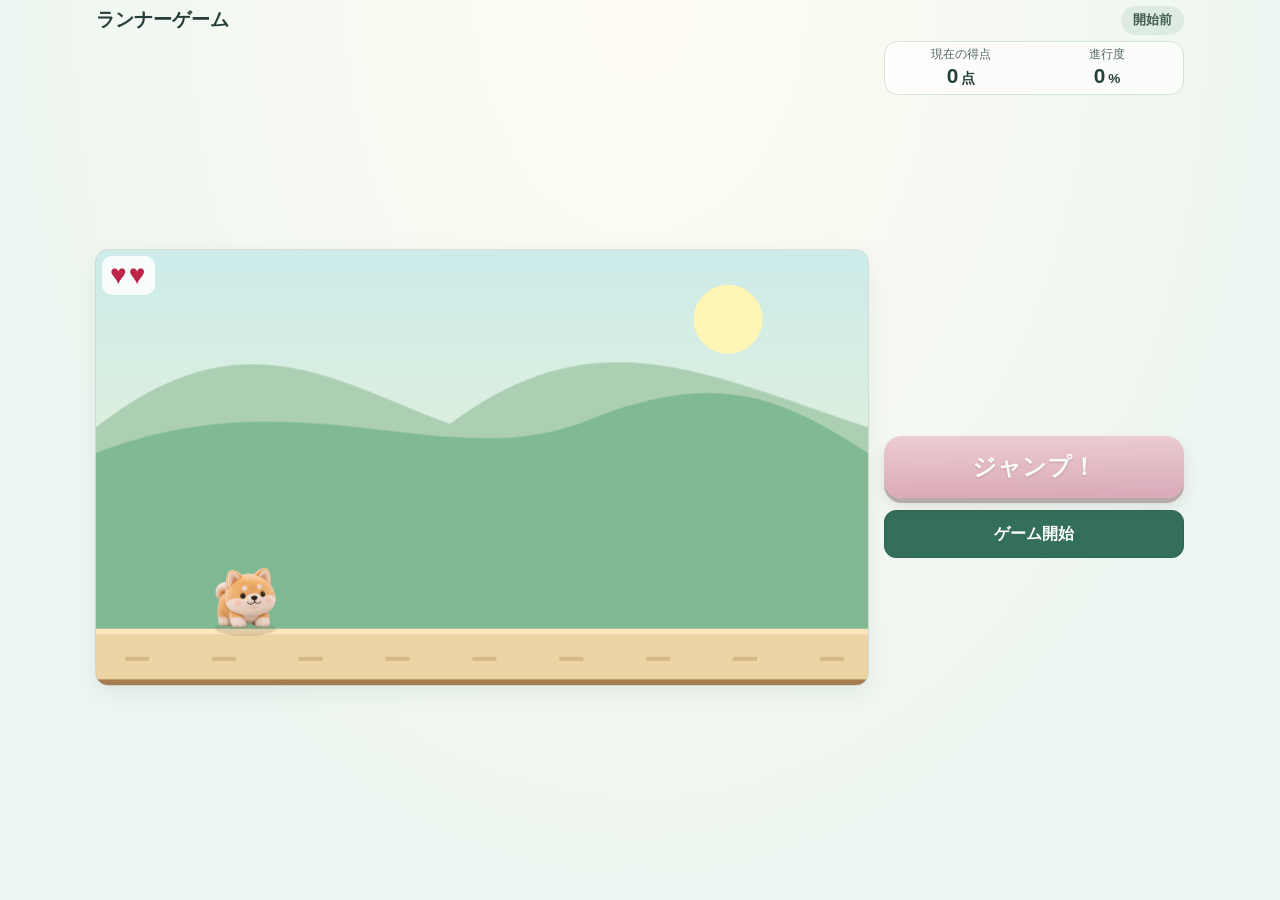
==== runner/index.html @ d634842f "fix: ランナーのテスト全ステージ解放と無料表示を統一" ====
<!doctype html>
<html lang="ja">
<head>
  <meta charset="utf-8">
  <meta name="viewport" content="width=device-width, initial-scale=1, viewport-fit=cover">
  <meta name="theme-color" content="#eef6f1">
  <title>ランナーゲーム</title>
  <!-- 配信更新時は両方の識別子を揃え、古いCSS・JSとの混在を避ける。 -->
  <link rel="stylesheet" href="./style.css?v=1.7.52">
  <link rel="stylesheet" href="./selection.css?v=1.7.52">
  <script type="module" src="./game.js?v=1.7.52"></script>
</head>
<body>
  <main class="runner-app" aria-labelledby="runner-title">
    <header class="runner-header">
      <div>
        <p id="runner-demo-note" class="runner-eyebrow">無料デモ・記録なし <a href="../">正式版へ</a></p>
        <h1 id="runner-title">ランナーゲーム</h1>
      </div>
      <span id="runner-mode" class="runner-badge" role="status" aria-live="polite">開始前</span>
    </header>



    <dl class="runner-hud" aria-label="ゲームの状況">
      <div><dt>現在の得点</dt><dd><span id="runner-score">0</span><span class="runner-unit">点</span></dd></div>
      <div><dt>進行度</dt><dd><span id="runner-progress">0</span><span class="runner-unit">%</span></dd></div>
    </dl>

    <section id="runner-viewport" class="runner-viewport" aria-label="ゲーム画面">
      <div id="runner-stage" class="runner-stage">
        <div id="runner-lives" class="runner-lives" role="status" aria-live="polite" aria-atomic="true" aria-label="ハートはあと2個（全部で2個）">
          <span id="runner-hearts" aria-hidden="true">♥♥</span>
        </div>
        <canvas id="runner-canvas" width="960" height="540" role="img"
          aria-label="地面を走るしば犬とトゲ岩、乗れる足場、スター、ゴールの旗。走行中にタップするとジャンプします。旗のラインを通過するとクリアです。">
          このブラウザではゲーム画面を表示できません。Canvasに対応したSafariなどで開いてください。
        </canvas>
      </div>
      <section id="runner-result" class="runner-result" hidden role="status" aria-live="polite" aria-atomic="true" aria-labelledby="runner-result-title">
        <h2 id="runner-result-title"></h2>
        <p id="runner-result-message"></p>
        <p class="runner-result-score">今回の得点 <span id="runner-result-score">0</span>点</p>
        <div id="runner-formal-result" hidden>
          <p id="runner-result-record" class="runner-record"></p>
          <p id="runner-result-unlock"></p>
        </div>
        <p class="runner-result-progress">到達した進行度 <span id="runner-result-progress">0</span>%</p>
      </section>
      <p id="runner-status" class="runner-status" role="status">ゲーム画面を準備しています…</p>
      <noscript><p class="runner-status">ゲーム画面の表示にはJavaScriptを有効にしてください。</p></noscript>
    </section>

    <footer class="runner-footer">
      <div class="runner-controls" aria-label="ジャンプと走行の開始・一時停止・再開・もう一度">
        <button id="runner-jump" class="runner-jump" type="button" disabled>ジャンプ！</button>
        <button id="runner-toggle" class="runner-start" type="button" disabled>ゲーム開始</button>
      </div>
    </footer>
    <section id="runner-preview" class="runner-preview" hidden aria-label="ステージ試遊">
      <p class="runner-preview-notice">試遊モード・無料・記録されません</p>
      <div class="runner-stage-choice">
        <label for="runner-stage-select">ステージを選ぶ</label>
        <div id="runner-stage-cards" class="runner-choice-grid" role="group" aria-label="ステージを選ぶ"></div>
        <select hidden id="runner-stage-select" aria-describedby="runner-stage-details runner-stage-help" disabled></select>
      </div>
      <p id="runner-stage-details" aria-live="polite" aria-atomic="true"></p>
      <div class="runner-character-choice">
        <div class="runner-stage-choice">
          <label for="runner-character-select">キャラクターをえらぶ</label>
          <div id="runner-character-cards" class="runner-choice-grid" role="group" aria-label="キャラクターをえらぶ"></div>
          <select hidden id="runner-character-select" aria-describedby="runner-character-details runner-stage-help" disabled></select>
        </div>
        <div class="runner-character-summary">
          <img id="runner-character-image" width="48" height="48" alt="">
          <p id="runner-character-details" aria-live="polite" aria-atomic="true"></p>
        </div>
      </div>
      <p id="runner-stage-help">開始前・終了後だけ変更できます。</p>
    </section>
  </main>
<script>
if(new URLSearchParams(location.search).get('embedded')==='1'){
  document.getElementById('runner-demo-note').textContent='ジャンプでゴールを目指そう！';
  document.getElementById('runner-title').textContent='わくわくランナー';
}
</script>
</body>
</html>
---- runner/style.css ----
:root {
  color-scheme: light;
  font-family: -apple-system, BlinkMacSystemFont, "Hiragino Kaku Gothic ProN", "Yu Gothic", sans-serif;
  color: #263f3b;
  background: #eef6f1;
}

* { box-sizing: border-box; }

body {
  margin: 0;
  background: radial-gradient(ellipse at top, #fffdf3, #eef6f1 70%);
}

.runner-app {
  width: min(100%, 1120px);
  height: 100vh;
  height: 100dvh;
  margin: 0 auto;
  padding: 16px;
  padding: max(12px, env(safe-area-inset-top)) max(16px, env(safe-area-inset-right)) max(12px, env(safe-area-inset-bottom)) max(16px, env(safe-area-inset-left));
  display: grid;
  grid-template-rows: auto auto minmax(0, 1fr) auto;
  gap: 12px;
}

.runner-header {
  display: flex;
  align-items: center;
  justify-content: space-between;
  gap: 12px;
  min-width: 0;
}

.runner-eyebrow { margin: 0 0 3px; color: #536d62; font-size: .75rem; font-weight: 700; }
h1 { margin: 0; font-size: clamp(1.2rem, 3vw, 1.65rem); line-height: 1.3; }
.runner-badge { flex-shrink: 0; padding: 6px 12px; border-radius: 999px; background: #deebe2; color: #415c50; font-size: .8rem; font-weight: 700; }

.runner-app-preview { grid-template-rows: auto auto auto minmax(120px, 1fr) auto; }
.runner-preview[hidden] { display: none; }
.runner-preview { min-width: 0; padding: 8px 12px; border: 1px solid #a8c7b2; border-radius: 14px; background: #fffdf3; }
.runner-preview p { margin: 4px 0 0; font-size: .8rem; line-height: 1.4; overflow-wrap: anywhere; }
.runner-preview .runner-preview-notice { margin: 0 0 6px; font-weight: 800; color: #2d6453; }
.runner-stage-choice { display: flex; align-items: center; gap: 12px; min-width: 0; }
.runner-stage-choice label { flex-shrink: 0; font-size: .85rem; font-weight: 700; }
#runner-stage-select, #runner-character-select { min-width: 0; width: 100%; min-height: 44px; padding: 8px; border: 1px solid #688b78; border-radius: 8px; background: #fff; color: #263f3b; font: inherit; font-size: 1rem; touch-action: manipulation; }
#runner-stage-select:disabled, #runner-character-select:disabled { color: #53675e; background: #e1e9de; opacity: 1; }
#runner-stage-select:focus-visible, #runner-character-select:focus-visible { outline: 3px solid #e39b40; outline-offset: 2px; }
.runner-character-choice { margin-top: 6px; }
.runner-character-summary { display: flex; align-items: center; gap: 8px; min-width: 0; }
#runner-character-image { flex: none; object-fit: contain; }
.runner-stage-choice label[for="runner-character-select"] { width: 6em; white-space: normal; }

.runner-hud {
  display: flex;
  justify-content: center;
  gap: clamp(12px, 4vw, 48px);
  margin: 0;
  padding: 8px 16px;
  border: 1px solid #d4e3d8;
  border-radius: 14px;
  background: #ffffffbd;
}

.runner-hud > div { display: flex; align-items: baseline; gap: 10px; }
.runner-hud dt { font-size: .8rem; color: #53675e; }
.runner-hud dd { margin: 0; font-size: 1.6rem; font-weight: 800; font-variant-numeric: tabular-nums; line-height: 1.2; }
.runner-hud dd .runner-unit { margin-left: 3px; font-size: .85rem; font-weight: 600; }

.runner-viewport {
  position: relative;
  display: flex;
  align-items: center;
  justify-content: center;
  min-width: 0;
  min-height: 0;
}

.runner-stage {
  position: relative;
  flex: none;
  width: 100%;
  max-width: 960px;
  aspect-ratio: 16 / 9;
  overflow: hidden;
  border-radius: 18px;
  outline: 1px solid #31574824;
  box-shadow: 0 8px 24px #254a3c15;
  background: #d8efed;
}

#runner-canvas { display: block; width: 100%; height: 100%; touch-action: none; user-select: none; -webkit-user-select: none; }
.runner-stage[hidden], .runner-status[hidden], .runner-result[hidden] { display: none; }
/* Safe Area内に収まるゲーム枠を基準に固定。タップは下のCanvasへ通す。 */
.runner-lives { position: absolute; z-index: 1; top: 6px; left: 6px; padding: 3px 8px; border-radius: 10px; background: #ffffffd9; color: #bd2649; font-family: Arial, sans-serif; font-size: clamp(20px, 3vw, 28px); line-height: 1.15; letter-spacing: 2px; white-space: nowrap; pointer-events: none; user-select: none; -webkit-user-select: none; }
.runner-status { position: absolute; inset: 0; display: grid; place-content: center; margin: 0; padding: 16px; text-align: center; font-size: .9rem; line-height: 1.6; background: #eef6f1; }
.runner-result { position: absolute; z-index: 1; top: 50%; left: 50%; transform: translate(-50%, -50%); width: min(340px, calc(100% - 24px)); max-height: calc(100% - 16px); overflow: auto; padding: 18px; border: 2px solid #6d9b77; border-radius: 18px; background: #fffdf3f5; box-shadow: 0 8px 24px #254a3c30; text-align: center; }
.runner-result h2 { margin: 0; font-size: 1.35rem; line-height: 1.3; }
.runner-result p { margin: 8px 0 0; font-size: .85rem; line-height: 1.5; }
.runner-result .runner-result-score { font-size: 1rem; }
#runner-result-score { margin-inline: 6px 3px; font-size: 1.6rem; font-weight: 800; font-variant-numeric: tabular-nums; }

.runner-footer { display: flex; align-items: center; justify-content: center; gap: 16px; }
.runner-controls { display: flex; flex-direction: column; align-items: stretch; gap: 12px; width: min(100%, 440px); flex: 0 0 auto; }
.runner-jump { width: 100%; min-height: 62px; flex-shrink: 0; padding: 8px 16px; border: 0; border-radius: 18px; background: linear-gradient(#e7a9ba,#c86c89); color: #fff; text-shadow: 0 1px 2px #9e506a; box-shadow: 0 5px 0 #896c6a,0 9px 13px #654a5340; font: inherit; font-size: 1.5rem; font-weight: 900; cursor: pointer; touch-action: manipulation; user-select: none; -webkit-user-select: none; }
.runner-jump:active:not(:disabled) { transform: translateY(3px); box-shadow: 0 2px 0 #896c6a; }
.runner-jump:focus-visible { outline: 3px solid #e39b40; outline-offset: 3px; }
.runner-jump:disabled { opacity: .55; cursor: not-allowed; }
.runner-start { min-width: 180px; min-height: 48px; padding: 10px 18px; border: 1px solid #2d6453; border-radius: 12px; color: #fff; background: #346f5c; font: inherit; font-weight: 700; cursor: pointer; touch-action: manipulation; }
.runner-start:focus-visible { outline: 3px solid #e39b40; outline-offset: 3px; }
.runner-start:disabled { color: #5c6d60; background: #e1e9de; opacity: 1; cursor: not-allowed; }

@media (max-width: 480px) {
  .runner-stage-choice { flex-direction: column; align-items: stretch; gap: 4px; }
  .runner-hud { gap: 12px; justify-content: space-around; padding-inline: 8px; }
  .runner-hud > div { flex-direction: column; align-items: center; gap: 2px; }
  .runner-footer { flex-direction: column; gap: 10px; text-align: center; }
  .runner-controls, .runner-start { width: 100%; }
  .runner-app-preview { gap: 8px; }
  .runner-app-preview .runner-stage-choice { flex-direction: row; align-items: center; gap: 6px; }
  .runner-app-preview .runner-controls { gap: 8px; }
  .runner-app-preview .runner-jump, .runner-app-preview .runner-start { width: 100%; min-width: 0; min-height: 58px; padding: 8px; font-size: 1rem; }
}

@media (max-width: 640px) {
  .runner-jump { min-height: 58px; }
}

@media (max-height: 500px) and (min-width: 481px),
       (min-width: 700px) and (max-height: 900px) {
  /* 子iframeの可用サイズで判定する。広くても縦積みが収まらない高さでは左右配置へ。
     親が幅920pxまでなので、大きなタブレット横画面でも子は幅846pxになる。 */
  .runner-app { grid-template-columns: minmax(0, 1fr) clamp(240px, 32vw, 300px); grid-template-rows: auto auto minmax(0, 1fr); gap: 6px 16px; padding-top: max(6px, env(safe-area-inset-top)); padding-bottom: max(6px, env(safe-area-inset-bottom)); }
  .runner-header { grid-column: 1 / -1; }
  .runner-viewport { grid-column: 1; grid-row: 2 / 4; }
  .runner-hud { grid-column: 2; grid-row: 2; display: grid; grid-template-columns: repeat(2, 1fr); gap: 6px; padding: 5px 6px; }
  .runner-hud > div { flex-direction: column; align-items: center; gap: 2px; }
  .runner-hud dt { font-size: .72rem; }
  .runner-footer { grid-column: 2; grid-row: 3; flex-direction: column; justify-content: center; gap: 8px; text-align: center; }
  .runner-controls { width: 100%; }
  .runner-eyebrow { display: none; }
  h1 { font-size: 1.2rem; }
  .runner-hud dd { font-size: 1.3rem; }
  .runner-stage { border-radius: 12px; }
  .runner-result { padding: 10px 16px; border-radius: 12px; }
  .runner-result h2 { font-size: 1.15rem; }
  .runner-result p { margin-top: 5px; }
  .runner-app-preview { grid-template-rows: auto auto auto minmax(120px, 1fr); gap: 4px 16px; }
  .runner-app-preview .runner-preview { grid-column: 1 / -1; grid-row: 2; padding: 4px 10px; }
  .runner-app-preview .runner-viewport { grid-row: 3 / 5; }
  .runner-app-preview .runner-hud { grid-row: 3; }
  .runner-app-preview .runner-footer { grid-row: 4; }
  .runner-app-preview .runner-preview-notice { margin-bottom: 2px; }
  .runner-app-preview .runner-preview { display: grid; grid-template-columns: minmax(0, 1fr) minmax(0, 1fr); gap: 2px 12px; }
  .runner-app-preview .runner-preview[hidden] { display: none; }
  .runner-app-preview .runner-preview-notice, .runner-app-preview #runner-stage-help { grid-column: 1 / -1; }
  .runner-app-preview .runner-preview > .runner-stage-choice { grid-column: 1; grid-row: 2; }
  .runner-app-preview #runner-stage-details { grid-column: 1; grid-row: 3; }
  .runner-app-preview .runner-character-choice { grid-column: 2; grid-row: 2 / 4; margin-top: 0; }
  .runner-app-preview .runner-stage-choice { flex-direction: row; align-items: center; gap: 4px; }
  .runner-app-preview .runner-stage-choice label { font-size: .75rem; }
  .runner-app-preview .runner-character-summary { gap: 4px; }
  .runner-app-preview #runner-character-image { width: 36px; height: 36px; }
  .runner-app-preview .runner-controls { flex-direction: row; gap: 8px; }
  .runner-app-preview .runner-jump, .runner-app-preview .runner-start {
    width: calc(50% - 4px); min-width: 0; min-height: 48px; padding: 8px 4px; font-size: 1rem;
  }
}

/* 大きな文字や拡大表示では、内容を切らずに縦スクロールを許可する。 */
@media (max-height: 260px) {
  .runner-app { height: auto; min-height: 100vh; min-height: 100dvh; grid-template-rows: auto auto minmax(120px, 1fr) auto; }
}

/* iPhone縦: 文字拡大でもゲーム枠を潰さず、必要な高さはスクロールで確保する。 */
@media (max-width: 480px) and (orientation: portrait) {
  .runner-app { height: auto; min-height: 100vh; min-height: 100dvh;
    grid-template-rows: auto auto minmax(160px, 1fr) auto; }
  .runner-app-preview { grid-template-rows: auto auto auto minmax(160px, 1fr) auto; }
  .runner-controls { flex-direction: column; }
  .runner-jump, .runner-start { width: 100%; min-width: 0; overflow-wrap: anywhere; }
}

/* 正式画面はCanvasの実寸で積む。余ったiframe高さをゲーム枠へ配らない。 */
.runner-app-formal {
  height:auto; min-height:100vh; min-height:100dvh;
  grid-template-rows:auto auto auto auto; align-content:start;
}
.runner-app-formal .runner-badge { min-width:7.5em; text-align:center; }
.runner-app-formal .runner-header > div { min-width:0; }
.runner-app-formal .runner-viewport {
  display:grid; min-height:0;
  align-items:stretch; justify-content:stretch;
}
/* 比率用のセルと結果を重ね、文字拡大では結果の必要高を優先する。 */
.runner-app-formal .runner-viewport::before { content:""; grid-area:1 / 1; padding-top:56.25%; }
.runner-app-formal .runner-stage { position:absolute; align-self:center; justify-self:center; }
/* 同じgridセルに重ねる。拡大文字はパネルを自然に伸ばし、documentで読める。 */
.runner-app-formal .runner-result {
  grid-area:1 / 1; position:relative; inset:auto; transform:none;
  width:100%; max-height:none; overflow:visible; padding:8px;
  display:flex; flex-direction:column; justify-content:center; background:#fffdf3;
}
.runner-app-formal .runner-result[hidden] { display:none; }
.runner-app-formal .runner-result h2 { font-size:1.2rem; }
.runner-app-formal .runner-result p { margin-top:4px; line-height:1.4; }
.runner-app-formal .runner-result p:empty { display:none; }
.runner-app-formal .runner-result-progress { display:none; }
.runner-app-formal .runner-footer { flex-direction:column; gap:12px; text-align:center; }
.runner-app-formal .runner-controls { width:100%; }
.runner-app-formal .runner-status {
  position:static; width:100%; margin:0; padding:4px;
  font-size:.75rem; line-height:1.4;
}
.runner-app-formal .runner-status[hidden] { display:none; }
.runner-result[data-reason="gameover"] { border-color:#a96853; }
.runner-record { color:#835000; font-weight:800; }
@media (max-height:500px) and (min-width:481px),
       (min-width:700px) and (max-height:900px) {
  /* HUDの行を内容高に固定し、保存通知やボタン文言で操作の上端を動かさない。 */
  .runner-app-formal { grid-template-rows:auto max-content minmax(min-content, 1fr); }
  .runner-app-formal .runner-viewport { align-self:start; }
  /* 低い横画面は親のstickyヘッダーを避ける余裕も確保。論理座標は変えない。 */
  .runner-app-formal .runner-viewport::before {
    padding-top:min(56.25%, max(10rem, calc(100dvh - 6.5rem)));
  }
  .runner-app-formal .runner-footer { align-self:start; justify-content:flex-start; gap:8px; }
  .runner-app-formal .runner-start {
    min-width:0; width:100%; overflow-wrap:anywhere;
    line-height:1.4; min-height:calc(2.8em + 22px);
  }
}

/* 選択一覧は常に操作ボタンの下へ。文字拡大時も自然に縦へ伸びる。 */
.runner-app-preview { height:auto; min-height:100dvh; grid-template-rows:auto auto auto auto auto; }
.runner-app-preview .runner-preview { display:block; grid-column:1 / -1; grid-row:auto; }
.runner-app-preview .runner-stage-choice { display:block; }
.runner-app-preview .runner-stage-choice label { display:block; margin:8px 0; width:auto; }
.runner-app-preview .runner-character-choice { margin-top:12px; }
@media (max-height:500px) and (min-width:481px),
       (min-width:700px) and (max-height:900px) {
  .runner-app-preview { grid-template-rows:auto auto minmax(220px,auto) auto; }
  .runner-app-preview .runner-viewport { grid-row:2 / 4; }
  .runner-app-preview .runner-hud { grid-row:2; }
  .runner-app-preview .runner-footer { grid-row:3; }
  .runner-app-preview .runner-controls { flex-direction:column; }
  .runner-app-preview .runner-jump, .runner-app-preview .runner-start { width:100%; }
  .runner-app-preview .runner-preview { grid-row:4; }
}

/* iPad相当の可用幅: HUD → Canvas → 中央ジャンプ → 開始系。
   iPhone横の二列・縦の12px間隔は既存ルールに任せる。 */
@media (min-width:700px) and (min-height:501px) and (max-height:900px) {
  .runner-app-formal {
    grid-template-columns:minmax(0, 1fr);
    grid-template-rows:auto auto auto auto;
    gap:8px;
  }
  .runner-app-formal .runner-header { grid-column:1; grid-row:1; }
  .runner-app-formal .runner-hud {
    grid-column:1; grid-row:2; display:flex; padding:4px 12px;
  }
  .runner-app-formal .runner-hud > div { flex-direction:row; align-items:baseline; gap:8px; }
  .runner-app-formal .runner-viewport {
    grid-column:1; grid-row:3; width:100%;
    max-width:calc(max(12rem, 100dvh - 18rem) * 16 / 9);
    justify-self:center;
  }
  .runner-app-formal .runner-viewport::before { padding-top:56.25%; }
  .runner-app-formal .runner-footer {
    grid-column:1; grid-row:4; gap:8px;
  }
  .runner-app-formal .runner-controls { width:min(100%, 440px); gap:16px; }
  .runner-app-formal .runner-jump { min-height:64px; }
  .runner-app-formal .runner-start { min-height:48px; }
  /* 通知3行と無料再開の文言を通常文字で確保。拡大文字は自然に伸ばす。 */
  .runner-app-formal .runner-status { min-height:calc(3.5em + 8px); }
  .runner-app-formal .runner-status[hidden] { display:block; visibility:hidden; }
}

/* 正式画面だけタイトルを視覚的に隠す。mainの名前の参照先は残す。 */
.runner-app-formal #runner-title {
  position:absolute; width:1px; height:1px; padding:0; margin:-1px;
  overflow:hidden; clip:rect(0,0,0,0); clip-path:inset(50%); white-space:nowrap; border:0;
}
---- runner/selection.css ----
.runner-choice-grid { display:grid; grid-template-columns:repeat(2,minmax(0,1fr)); gap:10px; min-width:0; }
.runner-choice-card { display:flex; flex-direction:column; align-items:center; justify-content:center; gap:6px; min-width:0; min-height:72px; margin:0; padding:12px 8px; border:2px solid #9ab7a5; border-radius:14px; background:#fff; color:#263f3b; font:inherit; white-space:normal; overflow-wrap:anywhere; cursor:pointer; touch-action:manipulation; }
.runner-choice-card img { width:72px; height:72px; object-fit:contain; }
.runner-choice-card > span:first-child { font-size:1.7rem; }
.runner-choice-card small { font-size:.8rem; line-height:1.5; }
.runner-choice-card[aria-pressed="true"] { border:4px solid #28634d; padding:10px 6px; background:#e4f4e6; }
.runner-choice-mark { min-height:1.4em; font-size:.85rem; font-weight:800; }
.runner-choice-card:disabled { opacity:1; background:#edf0ed; color:#57635b; cursor:default; }
.runner-choice-card[aria-pressed="true"]:disabled { border-style:double; border-width:4px; }
.runner-choice-card:focus-visible { outline:3px solid #c27a18; outline-offset:3px; }
@media (min-width:700px) { .runner-choice-grid { grid-template-columns:repeat(3,minmax(0,1fr)); } }
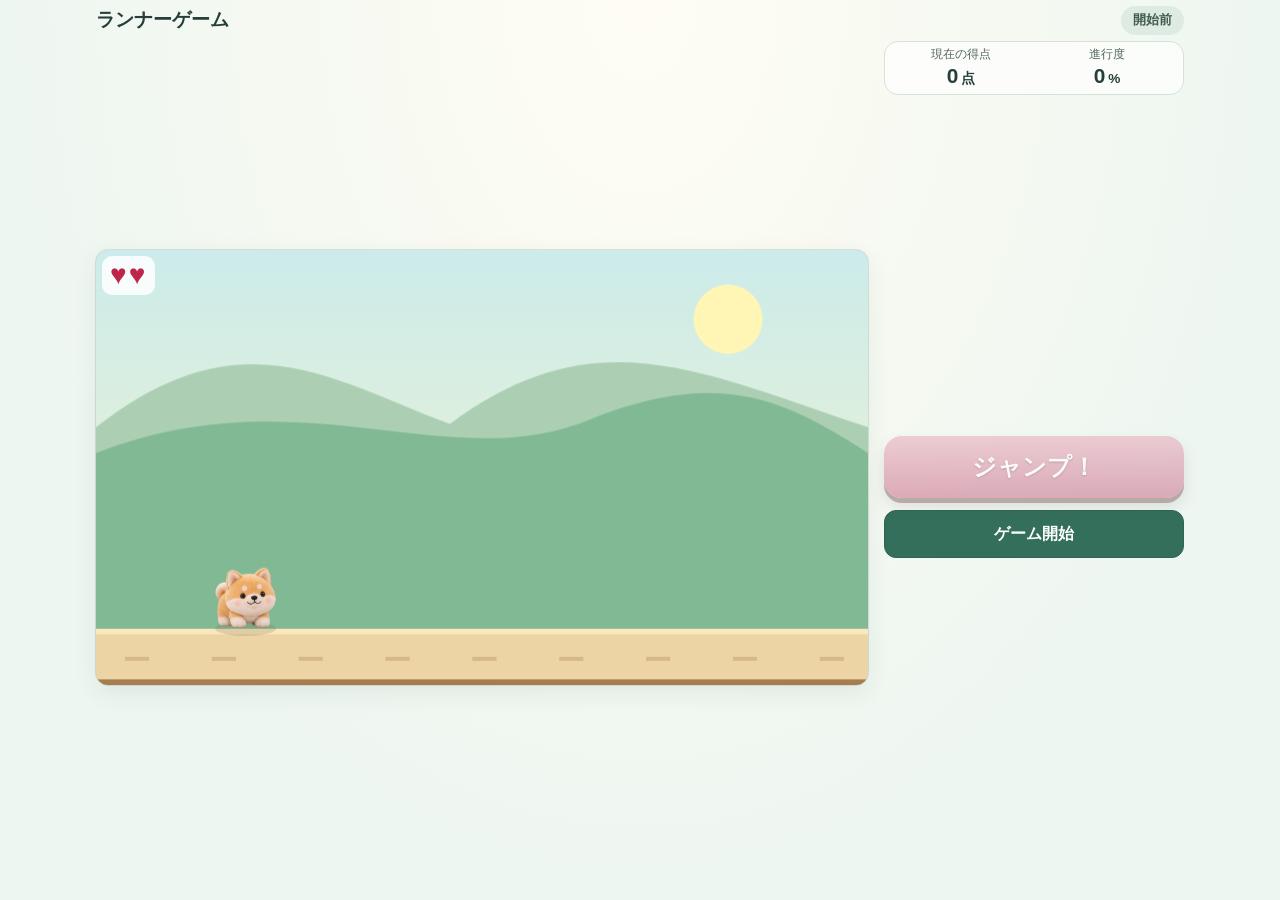
==== commit e066592b: "feat: ランナーのトゲ岩を危険性が伝わるデザインに改善 (#137)" ====
--- a/runner/index.html
+++ b/runner/index.html
@@ -6,9 +6,9 @@
   <meta name="theme-color" content="#eef6f1">
   <title>ランナーゲーム</title>
   <!-- 配信更新時は両方の識別子を揃え、古いCSS・JSとの混在を避ける。 -->
-  <link rel="stylesheet" href="./style.css?v=1.7.52">
-  <link rel="stylesheet" href="./selection.css?v=1.7.52">
-  <script type="module" src="./game.js?v=1.7.52"></script>
+  <link rel="stylesheet" href="./style.css?v=1.7.53">
+  <link rel="stylesheet" href="./selection.css?v=1.7.53">
+  <script type="module" src="./game.js?v=1.7.53"></script>
 </head>
 <body>
   <main class="runner-app" aria-labelledby="runner-title">
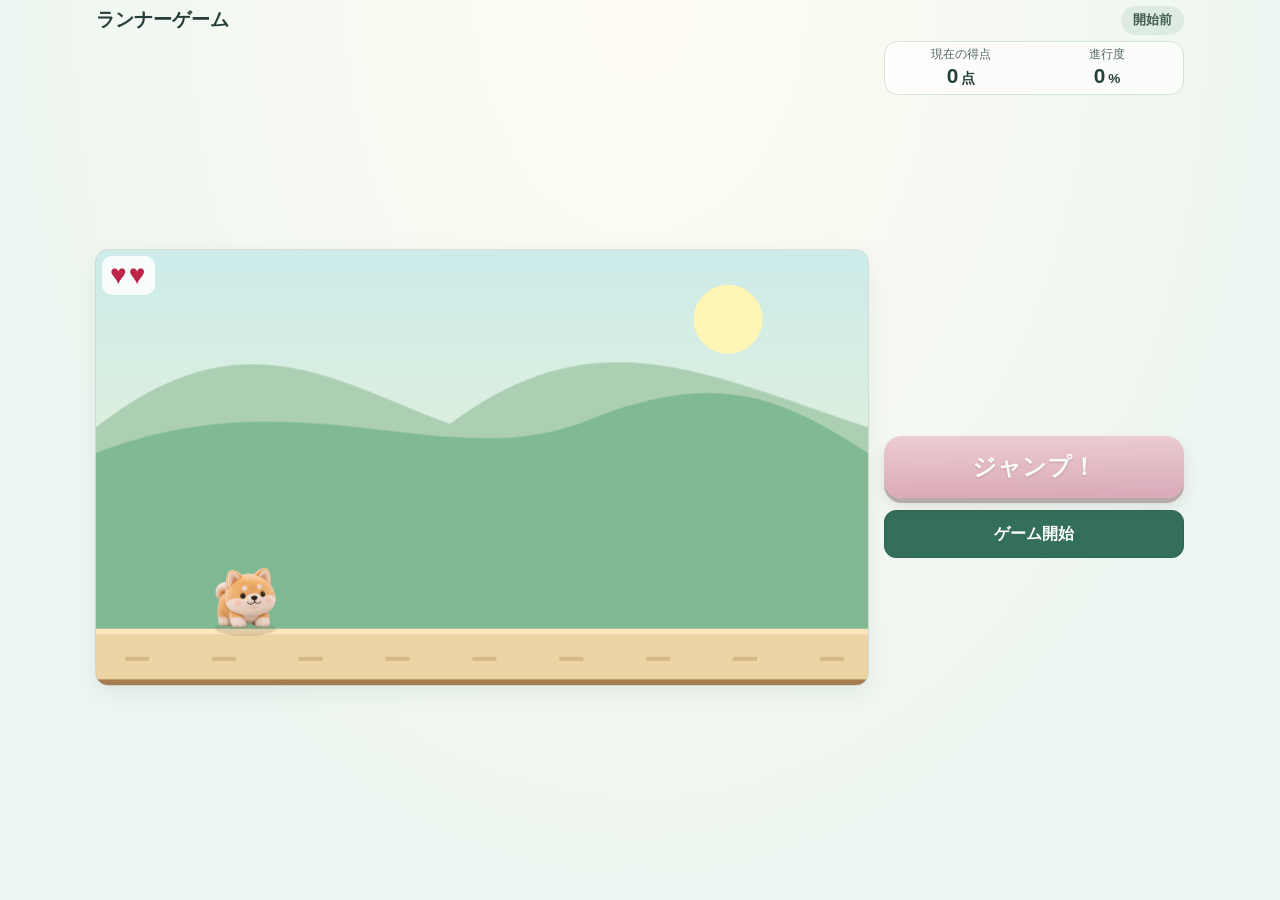
==== commit 8ceba99d: "feat: ランナーの壁を電撃ブロック風に改善（#137）" ====
--- a/runner/index.html
+++ b/runner/index.html
@@ -6,9 +6,9 @@
   <meta name="theme-color" content="#eef6f1">
   <title>ランナーゲーム</title>
   <!-- 配信更新時は両方の識別子を揃え、古いCSS・JSとの混在を避ける。 -->
-  <link rel="stylesheet" href="./style.css?v=1.7.53">
-  <link rel="stylesheet" href="./selection.css?v=1.7.53">
-  <script type="module" src="./game.js?v=1.7.53"></script>
+  <link rel="stylesheet" href="./style.css?v=1.7.54">
+  <link rel="stylesheet" href="./selection.css?v=1.7.54">
+  <script type="module" src="./game.js?v=1.7.54"></script>
 </head>
 <body>
   <main class="runner-app" aria-labelledby="runner-title">
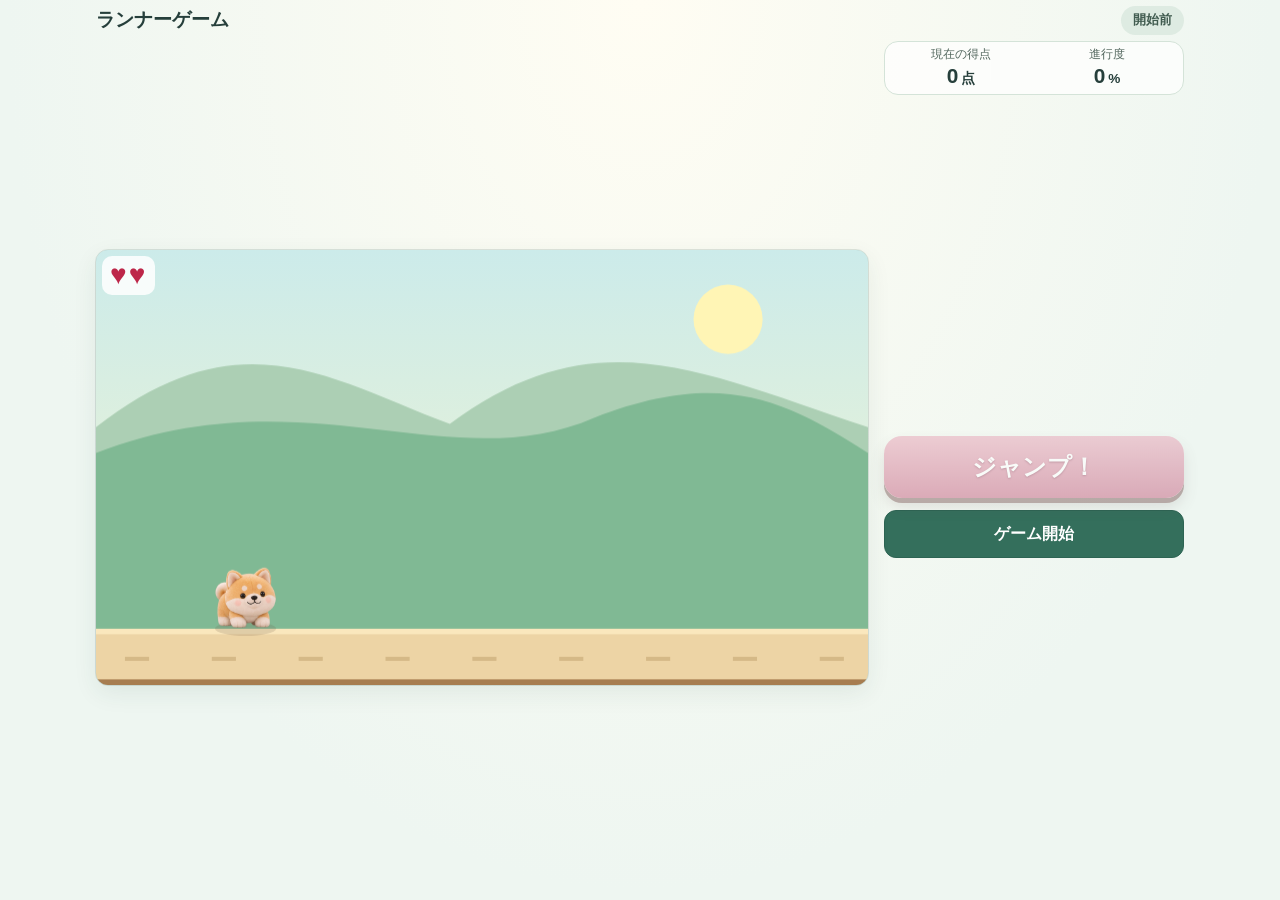
==== commit 9f96007b: "feat: わくわくランナーにクマの通常キャラクターを追加 (#127)" ====
--- a/runner/index.html
+++ b/runner/index.html
@@ -6,9 +6,9 @@
   <meta name="theme-color" content="#eef6f1">
   <title>ランナーゲーム</title>
   <!-- 配信更新時は両方の識別子を揃え、古いCSS・JSとの混在を避ける。 -->
-  <link rel="stylesheet" href="./style.css?v=1.7.54">
-  <link rel="stylesheet" href="./selection.css?v=1.7.54">
-  <script type="module" src="./game.js?v=1.7.54"></script>
+  <link rel="stylesheet" href="./style.css?v=1.7.56">
+  <link rel="stylesheet" href="./selection.css?v=1.7.56">
+  <script type="module" src="./game.js?v=1.7.56"></script>
 </head>
 <body>
   <main class="runner-app" aria-labelledby="runner-title">
@@ -17,7 +17,8 @@
         <p id="runner-demo-note" class="runner-eyebrow">無料デモ・記録なし <a href="../">正式版へ</a></p>
         <h1 id="runner-title">ランナーゲーム</h1>
       </div>
-      <span id="runner-mode" class="runner-badge" role="status" aria-live="polite">開始前</span>
+      <div class="runner-header-actions"><button id="runner-retire" type="button" hidden disabled>リタイア</button>
+      <span id="runner-mode" class="runner-badge" role="status" aria-live="polite">開始前</span></div>
     </header>
 
 
--- a/runner/style.css
+++ b/runner/style.css
@@ -283,3 +283,19 @@
   position:absolute; width:1px; height:1px; padding:0; margin:-1px;
   overflow:hidden; clip:rect(0,0,0,0); clip-path:inset(50%); white-space:nowrap; border:0;
 }
+
+/* ヘッダー内で場所を確保し、Canvas・ジャンプに重ねない。 */
+.runner-header-actions { display:flex; align-items:center; justify-content:flex-end; flex-wrap:wrap; gap:8px; }
+#runner-retire { min-width:44px; min-height:44px; padding:8px 12px; border:1px solid #a94b5a; border-radius:10px; color:#8b2438; background:#fffdf3; font:inherit; font-size:.85rem; font-weight:700; touch-action:manipulation; }
+#runner-retire[hidden] { display:none; }
+#runner-retire:disabled { opacity:.6; }
+#runner-retire:focus-visible { outline:3px solid #e39b40; outline-offset:2px; }
+/* 購入前・終了後も同じヘッダー寸法を保ち、操作中の配置変化を防ぐ。 */
+.runner-app-formal #runner-retire[hidden] { display:block; visibility:hidden; }
+.runner-app-formal .runner-header { flex-wrap:wrap; }
+.runner-app-formal .runner-header > div:first-child { flex:1 1 5rem; min-width:0; }
+.runner-header-actions { flex:0 0 auto; max-width:100%; }
+@media (min-width:700px) and (min-height:501px) and (max-height:900px) {
+  /* 44pxのヘッダー操作を追加した分だけ行間を詰め、Canvasの大きさを保つ。 */
+  .runner-app-formal { row-gap:3px; }
+}
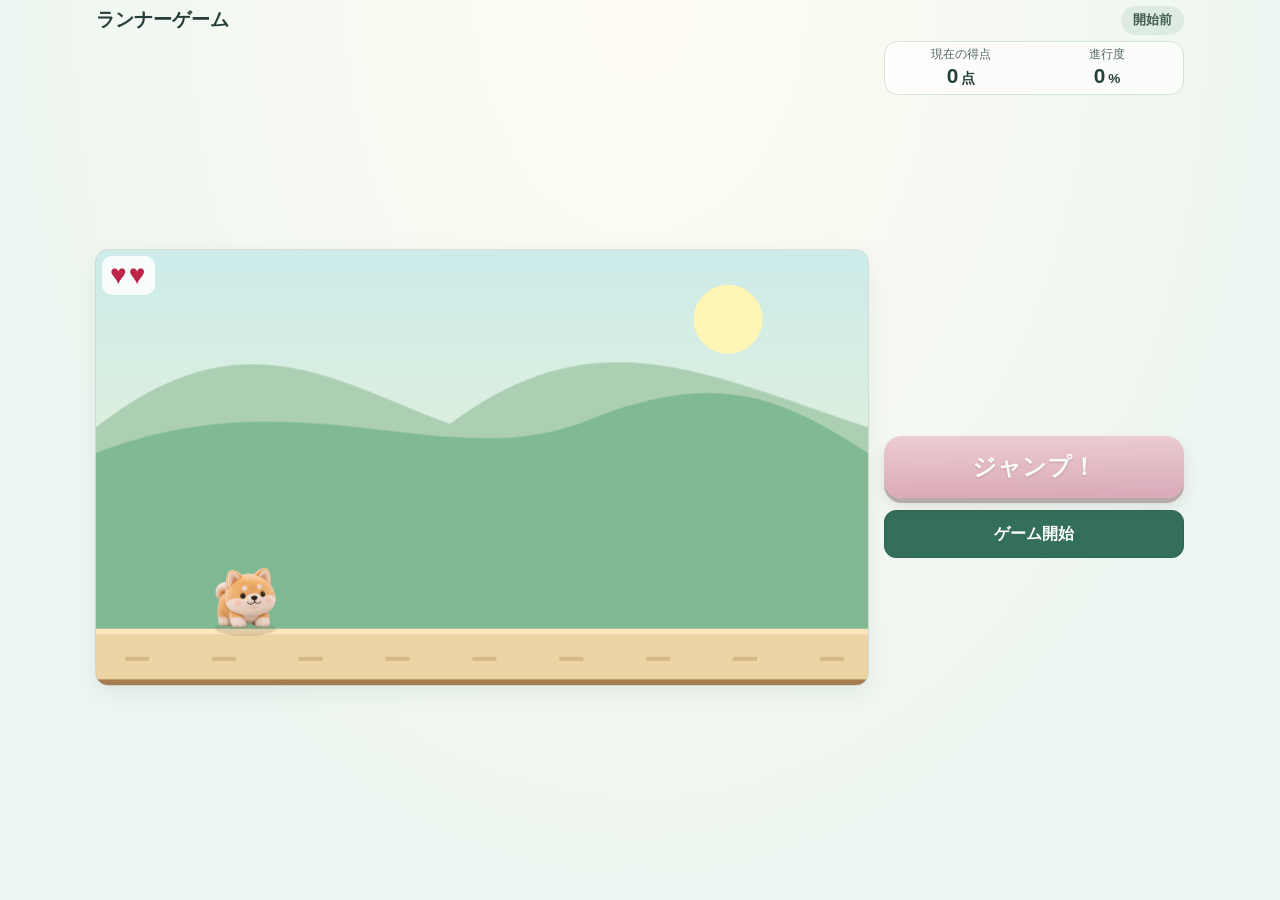
==== commit d654f9e7: "feat: S05/S06を8000/9000pxへ延長し最終難所を追加 (#85)" ====
--- a/runner/index.html
+++ b/runner/index.html
@@ -6,9 +6,9 @@
   <meta name="theme-color" content="#eef6f1">
   <title>ランナーゲーム</title>
   <!-- 配信更新時は両方の識別子を揃え、古いCSS・JSとの混在を避ける。 -->
-  <link rel="stylesheet" href="./style.css?v=1.7.56">
-  <link rel="stylesheet" href="./selection.css?v=1.7.56">
-  <script type="module" src="./game.js?v=1.7.56"></script>
+  <link rel="stylesheet" href="./style.css?v=1.7.57">
+  <link rel="stylesheet" href="./selection.css?v=1.7.57">
+  <script type="module" src="./game.js?v=1.7.57"></script>
 </head>
 <body>
   <main class="runner-app" aria-labelledby="runner-title">
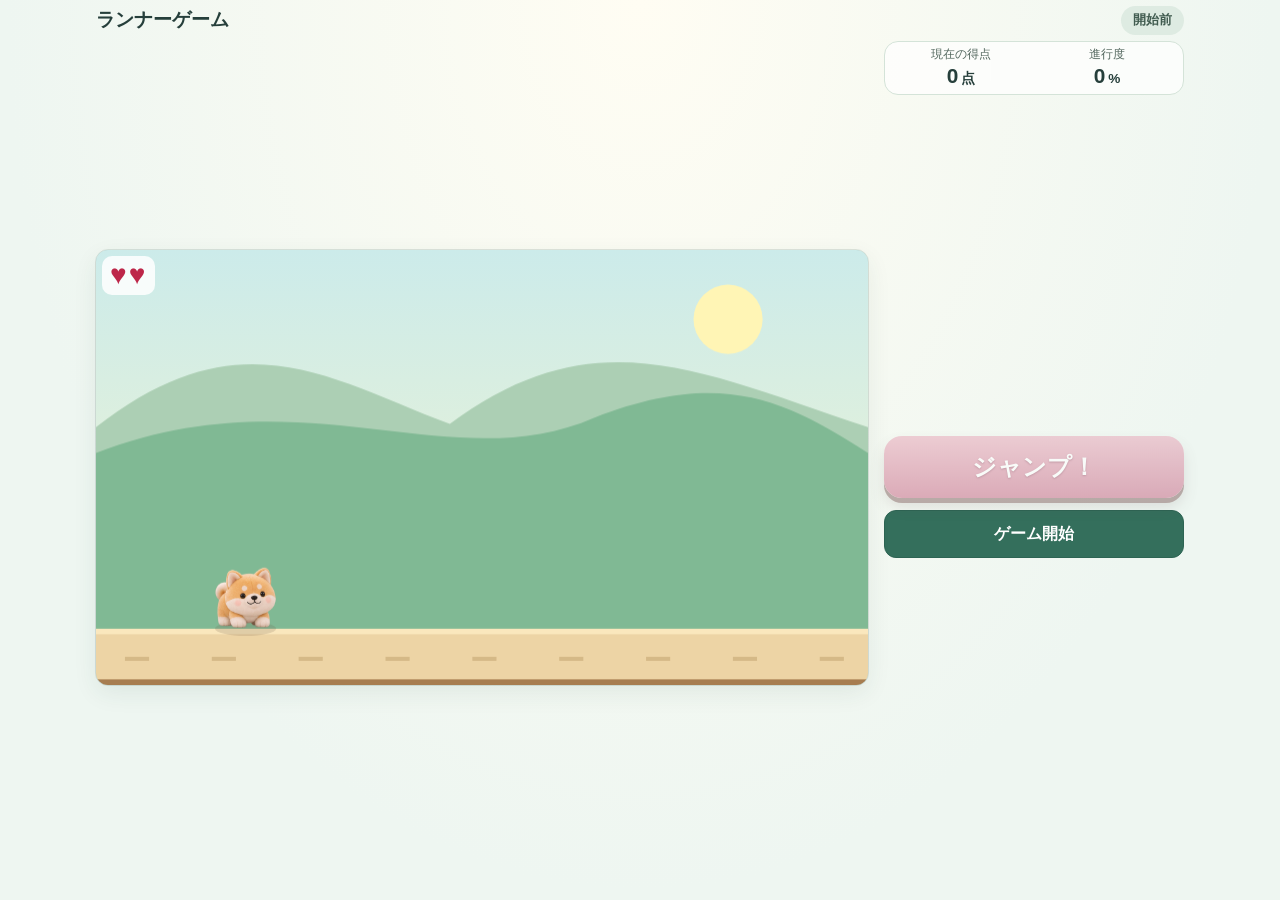
==== commit c86b7c67: "fix: slow sloth running and extend jump airtime" ====
--- a/runner/index.html
+++ b/runner/index.html
@@ -6,9 +6,9 @@
   <meta name="theme-color" content="#eef6f1">
   <title>ランナーゲーム</title>
   <!-- 配信更新時は両方の識別子を揃え、古いCSS・JSとの混在を避ける。 -->
-  <link rel="stylesheet" href="./style.css?v=1.7.57">
-  <link rel="stylesheet" href="./selection.css?v=1.7.57">
-  <script type="module" src="./game.js?v=1.7.57"></script>
+  <link rel="stylesheet" href="./style.css?v=1.7.58">
+  <link rel="stylesheet" href="./selection.css?v=1.7.58">
+  <script type="module" src="./game.js?v=1.7.58"></script>
 </head>
 <body>
   <main class="runner-app" aria-labelledby="runner-title">
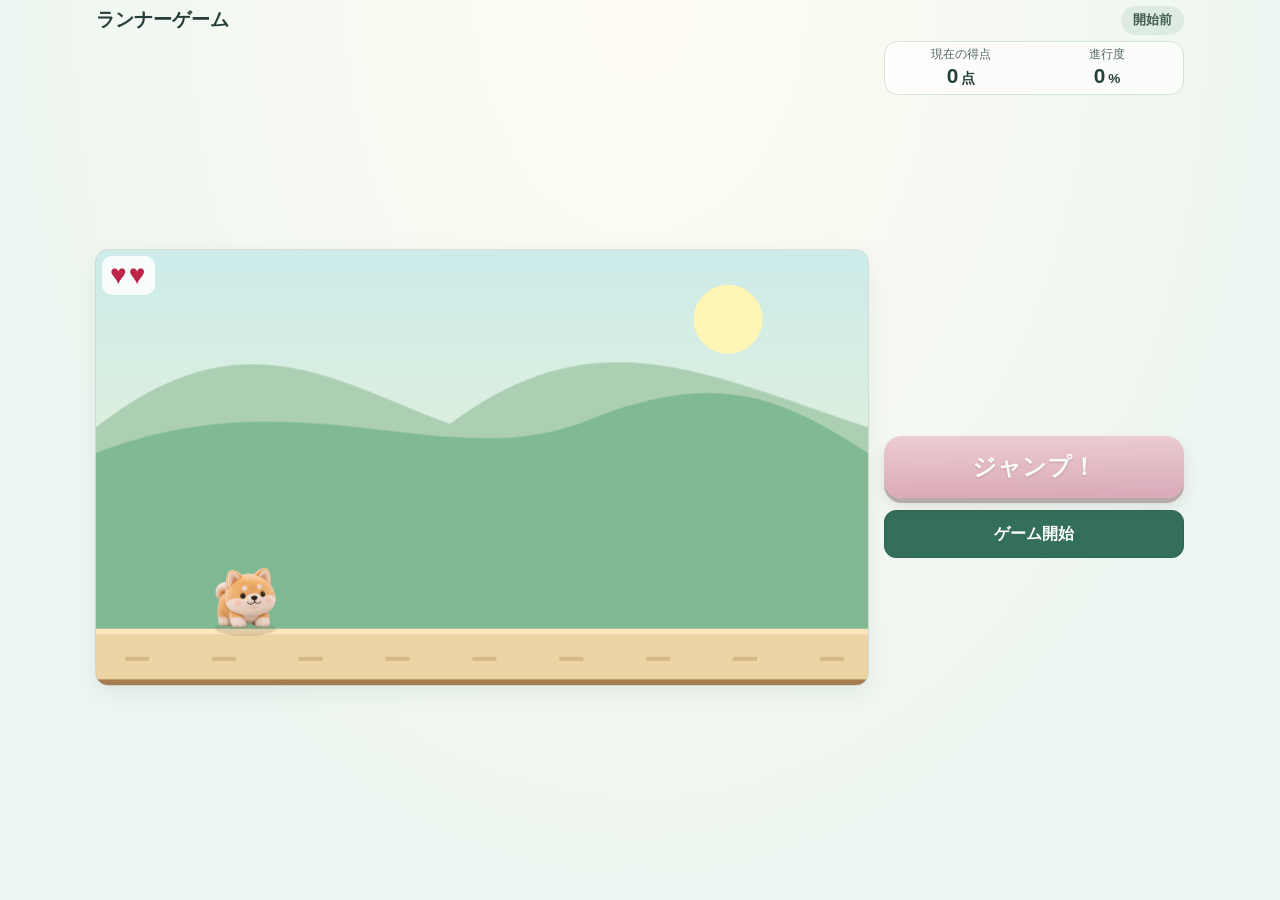
==== commit 29a0b709: "fix: slow sloth running animation to one-fifth speed (v1.7.59)" ====
--- a/runner/index.html
+++ b/runner/index.html
@@ -6,9 +6,9 @@
   <meta name="theme-color" content="#eef6f1">
   <title>ランナーゲーム</title>
   <!-- 配信更新時は両方の識別子を揃え、古いCSS・JSとの混在を避ける。 -->
-  <link rel="stylesheet" href="./style.css?v=1.7.58">
-  <link rel="stylesheet" href="./selection.css?v=1.7.58">
-  <script type="module" src="./game.js?v=1.7.58"></script>
+  <link rel="stylesheet" href="./style.css?v=1.7.59">
+  <link rel="stylesheet" href="./selection.css?v=1.7.59">
+  <script type="module" src="./game.js?v=1.7.59"></script>
 </head>
 <body>
   <main class="runner-app" aria-labelledby="runner-title">
